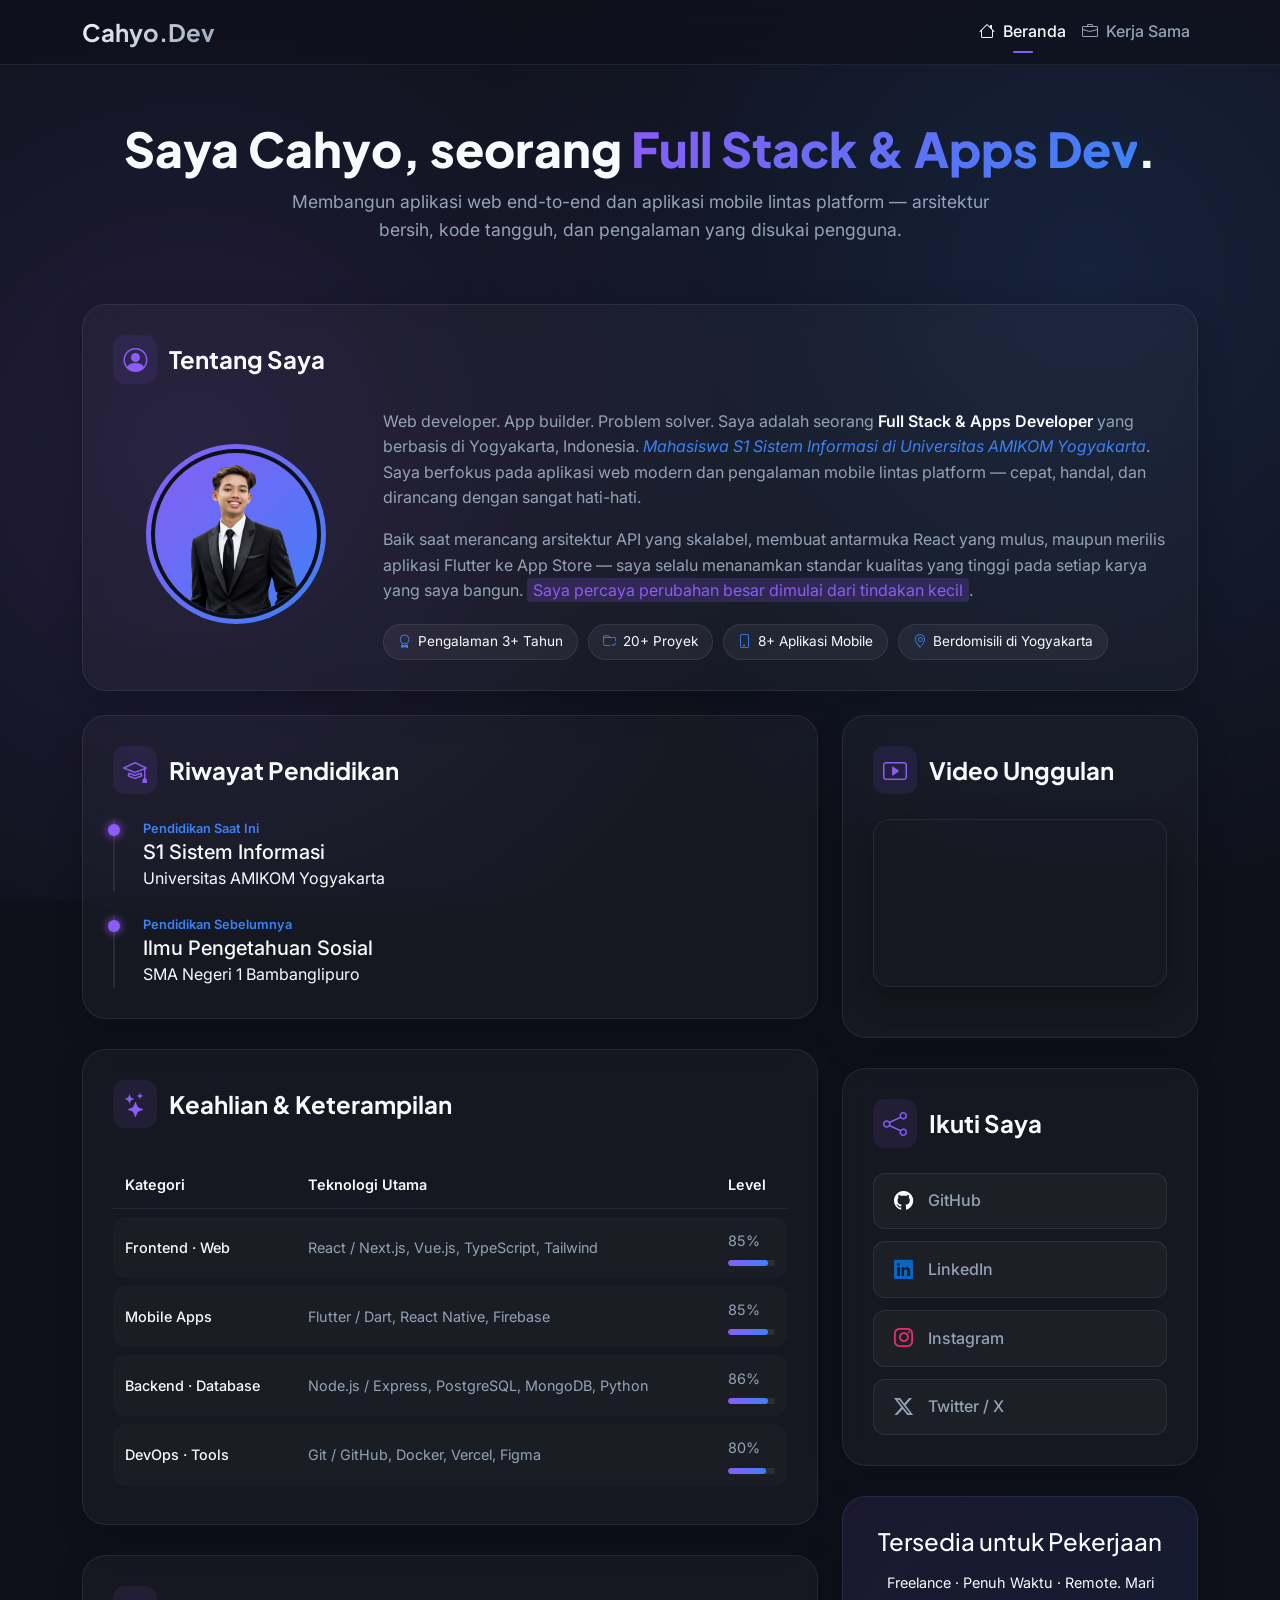
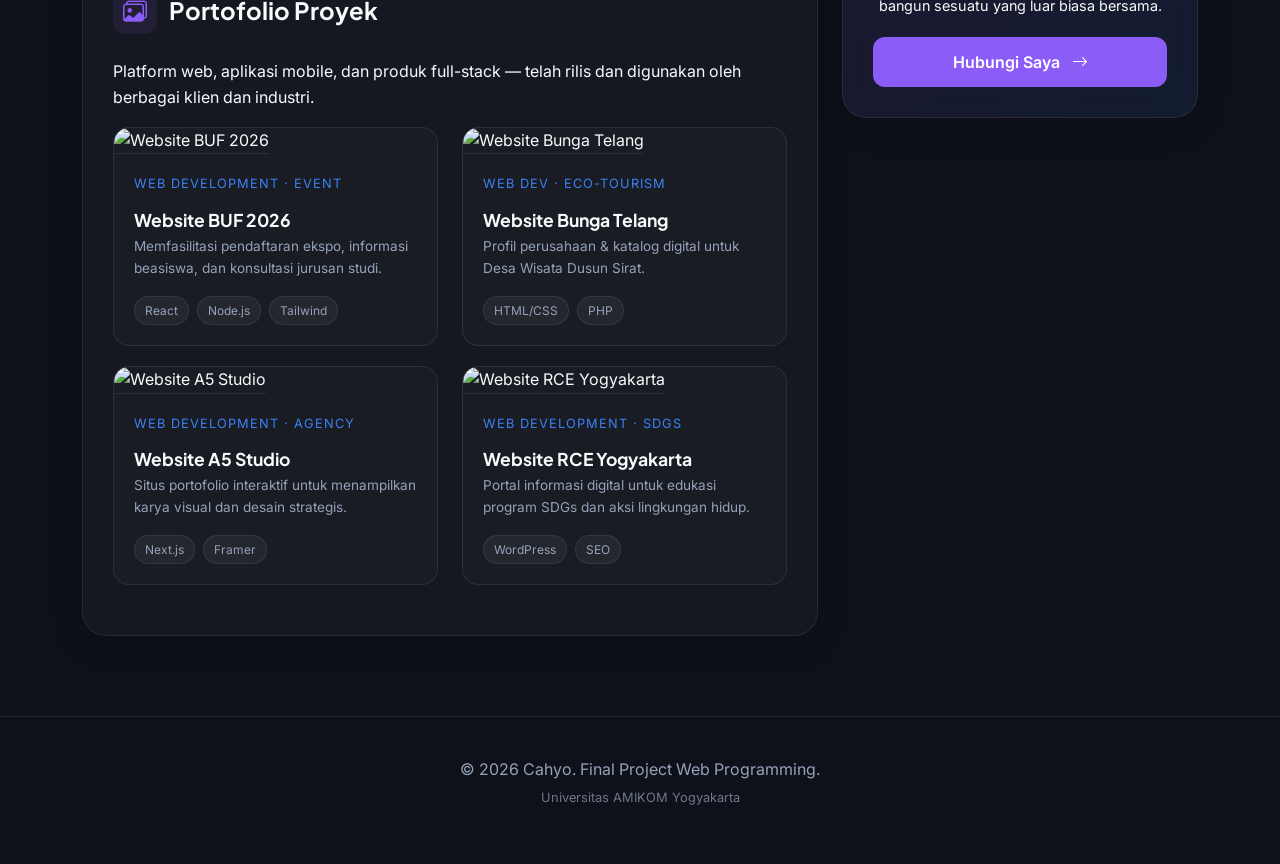
==== index.html @ 9bee84c1 "feat: initial commit of portfolio and partnership page" ====
<!DOCTYPE html>
<!--
  Nama     : Cahyo
  NIM      : 23.11.XXXXX
  Kelas    : SI-23-A1
  Tanggal  : 18 Mei 2026
-->
<html lang="id">

<head>
    <meta charset="UTF-8">
    <meta name="viewport" content="width=device-width, initial-scale=1.0">
    <title>Cahyo | Full Stack & Apps Developer</title>
    <link href="https://cdn.jsdelivr.net/npm/bootstrap@5.3.2/dist/css/bootstrap.min.css" rel="stylesheet">
    <link rel="stylesheet" href="https://cdn.jsdelivr.net/npm/bootstrap-icons@1.11.1/font/bootstrap-icons.css">
    <link
        href="https://fonts.googleapis.com/css2?family=Inter:wght@300;400;500;600&family=Plus+Jakarta+Sans:wght@500;600;700;800&display=swap"
        rel="stylesheet">
    <link rel="stylesheet" href="assets/css/style.css">
</head>

<body>
    <nav class="navbar navbar-expand-lg navbar-dark navbar-glass fixed-top">
        <div class="container">
            <a class="navbar-brand" href="index.html">Cahyo.Dev</a>
            <button class="navbar-toggler border-0" type="button" data-bs-toggle="collapse" data-bs-target="#navbarNav">
                <span class="navbar-toggler-icon"></span>
            </button>
            <div class="collapse navbar-collapse" id="navbarNav">
                <ul class="navbar-nav ms-auto">
                    <li class="nav-item">
                        <a class="nav-link active" href="index.html"><i class="bi bi-house me-1"></i> Beranda</a>
                    </li>
                    <li class="nav-item">
                        <a class="nav-link" href="kerjasama.html"><i class="bi bi-briefcase me-1"></i> Kerja Sama</a>
                    </li>
                </ul>
            </div>
        </div>
    </nav>

    <header class="hero-section">
        <div class="container">
            <h1 class="hero-title">Saya Cahyo, seorang <span>Full Stack & Apps Dev</span>.</h1>
            <p class="hero-subtitle">Membangun aplikasi web end-to-end dan aplikasi mobile lintas platform — arsitektur
                bersih, kode tangguh, dan pengalaman yang disukai pengguna.</p>
        </div>
    </header>

    <div class="container mb-5">
        <div class="glass-card mb-4">
            <h3 class="card-title-custom"><i class="bi bi-person-circle"></i> Tentang Saya</h3>
            <div class="row align-items-center">
                <div class="col-md-3 text-center mb-4 mb-md-0">
                    <div class="profile-img-container">
                        <img src="assets/profile.png" alt="Foto Profil" class="profile-img">
                    </div>
                </div>
                <div class="col-md-9">
                    <p class="profile-text">Web developer. App builder. Problem solver. Saya adalah seorang <strong>Full
                            Stack & Apps Developer</strong> yang berbasis di Yogyakarta, Indonesia. <em>Mahasiswa S1
                            Sistem Informasi di Universitas AMIKOM Yogyakarta</em>. Saya berfokus pada aplikasi web
                        modern dan pengalaman mobile lintas platform — cepat, handal, dan dirancang dengan sangat
                        hati-hati.</p>
                    <p class="profile-text">Baik saat merancang arsitektur API yang skalabel, membuat antarmuka React
                        yang mulus, maupun merilis aplikasi Flutter ke App Store — saya selalu menanamkan standar
                        kualitas yang tinggi pada setiap karya yang saya bangun. <mark>Saya percaya perubahan besar
                            dimulai dari tindakan kecil</mark>.</p>
                    <div class="stats-tags">
                        <div class="stat-tag"><i class="bi bi-award"></i> Pengalaman 3+ Tahun</div>
                        <div class="stat-tag"><i class="bi bi-folder-check"></i> 20+ Proyek</div>
                        <div class="stat-tag"><i class="bi bi-phone"></i> 8+ Aplikasi Mobile</div>
                        <div class="stat-tag"><i class="bi bi-geo-alt"></i> Berdomisili di Yogyakarta</div>
                    </div>
                </div>
            </div>
        </div>

        <div class="row">
            <div class="col-lg-8">
                <div class="glass-card">
                    <h3 class="card-title-custom"><i class="bi bi-mortarboard"></i> Riwayat Pendidikan</h3>
                    <ul class="timeline mb-4">
                        <li class="timeline-item">
                            <div class="timeline-subtitle">Pendidikan Saat Ini</div>
                            <h5 class="timeline-title">S1 Sistem Informasi</h5>
                            <p class="mb-0">Universitas AMIKOM Yogyakarta</p>
                        </li>
                    </ul>
                    <ul class="timeline">
                        <li class="timeline-item">
                            <div class="timeline-subtitle">Pendidikan Sebelumnya</div>
                            <h5 class="timeline-title">Ilmu Pengetahuan Sosial</h5>
                            <p class="mb-0">SMA Negeri 1 Bambanglipuro</p>
                        </li>
                    </ul>
                </div>

                <div class="glass-card">
                    <h3 class="card-title-custom"><i class="bi bi-stars"></i> Keahlian & Keterampilan</h3>
                    <div class="table-responsive">
                        <table class="custom-table">
                            <thead>
                                <tr>
                                    <th>Kategori</th>
                                    <th>Teknologi Utama</th>
                                    <th>Level</th>
                                </tr>
                            </thead>
                            <tbody>
                                <tr>
                                    <td class="skill-category">Frontend · Web</td>
                                    <td>React / Next.js, Vue.js, TypeScript, Tailwind</td>
                                    <td>
                                        <div>85%</div>
                                        <div class="progress-bar-container">
                                            <div class="progress-fill" style="width: 85%;"></div>
                                        </div>
                                    </td>
                                </tr>
                                <tr>
                                    <td class="skill-category">Mobile Apps</td>
                                    <td>Flutter / Dart, React Native, Firebase</td>
                                    <td>
                                        <div>85%</div>
                                        <div class="progress-bar-container">
                                            <div class="progress-fill" style="width: 85%;"></div>
                                        </div>
                                    </td>
                                </tr>
                                <tr>
                                    <td class="skill-category">Backend · Database</td>
                                    <td>Node.js / Express, PostgreSQL, MongoDB, Python</td>
                                    <td>
                                        <div>86%</div>
                                        <div class="progress-bar-container">
                                            <div class="progress-fill" style="width: 86%;"></div>
                                        </div>
                                    </td>
                                </tr>
                                <tr>
                                    <td class="skill-category">DevOps · Tools</td>
                                    <td>Git / GitHub, Docker, Vercel, Figma</td>
                                    <td>
                                        <div>80%</div>
                                        <div class="progress-bar-container">
                                            <div class="progress-fill" style="width: 80%;"></div>
                                        </div>
                                    </td>
                                </tr>
                            </tbody>
                        </table>
                    </div>
                </div>

                <div class="glass-card">
                    <h3 class="card-title-custom"><i class="bi bi-images"></i> Portofolio Proyek</h3>
                    <p class="text-desc">Platform web, aplikasi mobile, dan produk full-stack — telah rilis dan
                        digunakan oleh berbagai klien dan industri.</p>
                    <div class="row">
                        <div class="col-md-6">
                            <div class="project-card">
                                <img src="https://images.unsplash.com/photo-1498050108023-c5249f4df085?auto=format&fit=crop&w=600&q=80"
                                    alt="Website BUF 2026" class="project-img">
                                <div class="project-content">
                                    <div class="project-category">Web Development · Event</div>
                                    <h4 class="project-title">Website BUF 2026</h4>
                                    <p class="project-desc">Memfasilitasi pendaftaran ekspo, informasi beasiswa, dan
                                        konsultasi jurusan studi.</p>
                                    <div class="tech-tags">
                                        <span class="tech-tag">React</span>
                                        <span class="tech-tag">Node.js</span>
                                        <span class="tech-tag">Tailwind</span>
                                    </div>
                                </div>
                            </div>
                        </div>
                        <div class="col-md-6">
                            <div class="project-card">
                                <img src="https://images.unsplash.com/photo-1555066931-4365d14bab8c?auto=format&fit=crop&w=600&q=80"
                                    alt="Website Bunga Telang" class="project-img">
                                <div class="project-content">
                                    <div class="project-category">Web Dev · Eco-Tourism</div>
                                    <h4 class="project-title">Website Bunga Telang</h4>
                                    <p class="project-desc">Profil perusahaan & katalog digital untuk Desa Wisata Dusun
                                        Sirat.</p>
                                    <div class="tech-tags">
                                        <span class="tech-tag">HTML/CSS</span>
                                        <span class="tech-tag">PHP</span>
                                    </div>
                                </div>
                            </div>
                        </div>
                        <div class="col-md-6">
                            <div class="project-card">
                                <img src="https://images.unsplash.com/photo-1517694712202-14dd9538aa97?auto=format&fit=crop&w=600&q=80"
                                    alt="Website A5 Studio" class="project-img">
                                <div class="project-content">
                                    <div class="project-category">Web Development · Agency</div>
                                    <h4 class="project-title">Website A5 Studio</h4>
                                    <p class="project-desc">Situs portofolio interaktif untuk menampilkan karya visual
                                        dan desain strategis.</p>
                                    <div class="tech-tags">
                                        <span class="tech-tag">Next.js</span>
                                        <span class="tech-tag">Framer</span>
                                    </div>
                                </div>
                            </div>
                        </div>
                        <div class="col-md-6">
                            <div class="project-card">
                                <img src="https://images.unsplash.com/photo-1522542550221-31fd19575a2d?auto=format&fit=crop&w=600&q=80"
                                    alt="Website RCE Yogyakarta" class="project-img">
                                <div class="project-content">
                                    <div class="project-category">Web Development · SDGs</div>
                                    <h4 class="project-title">Website RCE Yogyakarta</h4>
                                    <p class="project-desc">Portal informasi digital untuk edukasi program SDGs dan aksi
                                        lingkungan hidup.</p>
                                    <div class="tech-tags">
                                        <span class="tech-tag">WordPress</span>
                                        <span class="tech-tag">SEO</span>
                                    </div>
                                </div>
                            </div>
                        </div>
                    </div>
                </div>
            </div>

            <div class="col-lg-4">
                <div class="glass-card">
                    <h3 class="card-title-custom"><i class="bi bi-play-btn"></i> Video Unggulan</h3>
                    <div class="video-container">
                        <iframe src="https://www.youtube.com/embed/R6NqHIZuVgA?si=dFYMuCkZzYRDAGOr"
                            title="YouTube video player" frameborder="0"
                            allow="accelerometer; autoplay; clipboard-write; encrypted-media; gyroscope; picture-in-picture; web-share"
                            referrerpolicy="strict-origin-when-cross-origin" allowfullscreen></iframe>
                    </div>
                </div>

                <div class="glass-card">
                    <h3 class="card-title-custom"><i class="bi bi-share"></i> Ikuti Saya</h3>
                    <div class="social-links">
                        <a href="https://github.com/Cahyooo12" target="_blank" rel="noopener noreferrer"
                            class="social-btn">
                            <i class="bi bi-github icon-white"></i> GitHub
                        </a>
                        <a href="https://www.linkedin.com/in/cahyo-/" target="_blank" rel="noopener noreferrer"
                            class="social-btn">
                            <i class="bi bi-linkedin icon-linkedin"></i> LinkedIn
                        </a>
                        <a href="https://www.instagram.com/cahyo_sirat05/" target="_blank" rel="noopener noreferrer"
                            class="social-btn">
                            <i class="bi bi-instagram icon-instagram"></i> Instagram
                        </a>
                        <a href="https://twitter.com/" target="_blank" rel="noopener noreferrer" class="social-btn">
                            <i class="bi bi-twitter-x"></i> Twitter / X
                        </a>
                    </div>
                </div>

                <div class="glass-card cta-card">
                    <h4 class="cta-title">Tersedia untuk Pekerjaan</h4>
                    <p class="cta-desc">Freelance · Penuh Waktu · Remote. Mari bangun sesuatu yang luar biasa bersama.
                    </p>
                    <a href="kerjasama.html" class="btn w-100 btn-cta">
                        Hubungi Saya <i class="bi bi-arrow-right ms-2"></i>
                    </a>
                </div>
            </div>
        </div>
    </div>

    <footer class="footer">
        <div class="container">
            <p class="mb-0">&copy; 2026 Cahyo. Final Project Web Programming.</p>
            <p class="footer-subtitle">Universitas AMIKOM Yogyakarta</p>
        </div>
    </footer>

    <script src="https://cdn.jsdelivr.net/npm/bootstrap@5.3.2/dist/js/bootstrap.bundle.min.js"></script>
    <script src="assets/js/script.js"></script>
</body>

</html>
---- assets/css/style.css ----
/* assets/css/style.css */
:root {
    --bg-dark: #0f111a;
    --bg-card: rgba(255, 255, 255, 0.03);
    --border-glass: rgba(255, 255, 255, 0.08);
    --accent-primary: #8b5cf6;
    --accent-secondary: #3b82f6;
    --text-primary: #f8fafc;
    --text-secondary: #94a3b8;
    --font-heading: 'Plus Jakarta Sans', sans-serif;
    --font-body: 'Inter', sans-serif;
}

body {
    background-color: var(--bg-dark);
    color: var(--text-primary);
    font-family: var(--font-body);
    overflow-x: hidden;
    background-image:
        radial-gradient(circle at 15% 50%, rgba(139, 92, 246, 0.15) 0%, transparent 50%),
        radial-gradient(circle at 85% 30%, rgba(59, 130, 246, 0.15) 0%, transparent 50%);
    background-attachment: fixed;
    line-height: 1.6;
}

.navbar-glass {
    background: rgba(15, 17, 26, 0.7);
    backdrop-filter: blur(16px);
    -webkit-backdrop-filter: blur(16px);
    border-bottom: 1px solid var(--border-glass);
}

.navbar-brand {
    font-family: var(--font-heading);
    font-weight: 700;
    background: linear-gradient(135deg, var(--text-primary), var(--text-secondary));
    -webkit-background-clip: text;
    -webkit-text-fill-color: transparent;
    font-size: 1.5rem;
}

.nav-link {
    color: var(--text-secondary) !important;
    font-weight: 500;
    transition: all 0.3s ease;
    position: relative;
}

.nav-link:hover,
.nav-link.active {
    color: var(--text-primary) !important;
}

.nav-link.active::after {
    content: '';
    position: absolute;
    bottom: 0;
    left: 50%;
    transform: translateX(-50%);
    width: 20px;
    height: 2px;
    background: var(--accent-primary);
    border-radius: 2px;
}

.hero-section {
    padding: 120px 0 60px;
    text-align: center;
}

.hero-title {
    font-family: var(--font-heading);
    font-weight: 800;
    font-size: 3rem;
    color: var(--text-primary);
    margin-bottom: 10px;
    animation: fadeInDown 1s ease-out;
}

.hero-title span {
    background: linear-gradient(135deg, var(--accent-primary), var(--accent-secondary));
    -webkit-background-clip: text;
    -webkit-text-fill-color: transparent;
}

.hero-subtitle {
    color: var(--text-secondary);
    font-size: 1.1rem;
    max-width: 700px;
    margin: 0 auto;
    animation: fadeInUp 1s ease-out 0.3s backwards;
}

.glass-card {
    background: var(--bg-card);
    backdrop-filter: blur(12px);
    -webkit-backdrop-filter: blur(12px);
    border: 1px solid var(--border-glass);
    border-radius: 24px;
    padding: 30px;
    margin-bottom: 30px;
    transition: transform 0.3s ease, box-shadow 0.3s ease;
    box-shadow: 0 8px 32px rgba(0, 0, 0, 0.2);
}

.glass-card:hover {
    transform: translateY(-5px);
    box-shadow: 0 12px 40px rgba(0, 0, 0, 0.3);
    border-color: rgba(255, 255, 255, 0.15);
}

.card-title-custom {
    font-family: var(--font-heading);
    font-size: 1.5rem;
    font-weight: 700;
    margin-bottom: 25px;
    display: flex;
    align-items: center;
    gap: 12px;
    color: var(--text-primary);
}

.card-title-custom i {
    color: var(--accent-primary);
    background: rgba(139, 92, 246, 0.1);
    padding: 10px;
    border-radius: 12px;
}

.profile-img-container {
    width: 180px;
    height: 180px;
    border-radius: 50%;
    padding: 5px;
    background: linear-gradient(135deg, var(--accent-primary), var(--accent-secondary));
    flex-shrink: 0;
    margin: 0 auto;
}

.profile-img {
    width: 100%;
    height: 100%;
    border-radius: 50%;
    object-fit: cover;
    border: 4px solid var(--bg-dark);
}

.profile-text {
    color: var(--text-secondary);
}

.profile-text strong {
    color: var(--text-primary);
    font-weight: 600;
}

.profile-text em {
    color: var(--accent-secondary);
    font-style: italic;
}

.profile-text mark {
    background: rgba(139, 92, 246, 0.2);
    color: var(--accent-primary);
    padding: 2px 6px;
    border-radius: 4px;
}

.stats-tags {
    display: flex;
    flex-wrap: wrap;
    gap: 10px;
    margin-top: 20px;
}

.stat-tag {
    background: rgba(255, 255, 255, 0.05);
    padding: 6px 14px;
    border-radius: 20px;
    font-size: 0.85rem;
    color: var(--text-primary);
    border: 1px solid var(--border-glass);
    display: flex;
    align-items: center;
    gap: 6px;
}

.stat-tag i {
    color: var(--accent-secondary);
}

.timeline {
    position: relative;
    padding-left: 30px;
    list-style: none;
    margin-bottom: 0;
}

.timeline::before {
    content: '';
    position: absolute;
    left: 0;
    top: 0;
    bottom: 0;
    width: 2px;
    background: var(--border-glass);
}

.timeline-item {
    position: relative;
    padding-bottom: 20px;
}

.timeline-item:last-child {
    padding-bottom: 0;
}

.timeline-item::before {
    content: '';
    position: absolute;
    left: -35px;
    top: 5px;
    width: 12px;
    height: 12px;
    border-radius: 50%;
    background: var(--accent-primary);
    box-shadow: 0 0 10px var(--accent-primary);
}

.timeline-subtitle {
    font-size: 0.8rem;
    color: var(--accent-secondary);
    font-weight: 600;
}

.timeline-title {
    color: var(--text-primary);
    margin-bottom: 2px;
}

.custom-table {
    color: var(--text-secondary);
    border-collapse: separate;
    border-spacing: 0 8px;
    width: 100%;
    font-size: 0.9rem;
}

.custom-table th {
    color: var(--text-primary);
    font-weight: 600;
    padding: 12px;
    border-bottom: 1px solid var(--border-glass);
}

.custom-table td {
    background: rgba(255, 255, 255, 0.02);
    padding: 12px;
    vertical-align: middle;
}

.custom-table tr td:first-child {
    border-radius: 12px 0 0 12px;
}

.custom-table tr td:last-child {
    border-radius: 0 12px 12px 0;
}

.progress-bar-container {
    height: 6px;
    background-color: var(--border-glass);
    border-radius: 3px;
    overflow: hidden;
    width: 100%;
    margin-top: 8px;
}

.progress-fill {
    height: 100%;
    background: linear-gradient(90deg, var(--accent-primary), var(--accent-secondary));
    border-radius: 3px;
}

.skill-category {
    color: var(--text-primary);
    font-weight: 500;
}

.project-card {
    background: rgba(255, 255, 255, 0.02);
    border: 1px solid var(--border-glass);
    border-radius: 16px;
    overflow: hidden;
    margin-bottom: 20px;
    transition: all 0.3s ease;
}

.project-card:hover {
    transform: translateY(-5px);
    border-color: var(--accent-primary);
}

.project-img {
    width: 100%;
    height: 180px;
    object-fit: cover;
    border-bottom: 1px solid var(--border-glass);
}

.project-content {
    padding: 20px;
}

.project-title {
    font-family: var(--font-heading);
    font-size: 1.1rem;
    font-weight: 700;
    color: var(--text-primary);
    margin-bottom: 5px;
}

.project-category {
    font-size: 0.8rem;
    color: var(--accent-secondary);
    margin-bottom: 15px;
    text-transform: uppercase;
    letter-spacing: 1px;
}

.project-desc {
    font-size: 0.85rem;
    color: var(--text-secondary);
}

.tech-tags {
    display: flex;
    flex-wrap: wrap;
    gap: 8px;
}

.tech-tag {
    background: rgba(255, 255, 255, 0.05);
    padding: 4px 10px;
    border-radius: 20px;
    font-size: 0.75rem;
    color: var(--text-secondary);
    border: 1px solid var(--border-glass);
}

.video-container {
    position: relative;
    padding-bottom: 56.25%;
    height: 0;
    border-radius: 16px;
    overflow: hidden;
    box-shadow: 0 10px 30px rgba(0, 0, 0, 0.3);
    border: 1px solid var(--border-glass);
    margin-bottom: 20px;
}

.video-container iframe {
    position: absolute;
    top: 0;
    left: 0;
    width: 100%;
    height: 100%;
}

.social-links {
    display: flex;
    flex-direction: column;
    gap: 12px;
}

.social-btn {
    display: flex;
    align-items: center;
    gap: 15px;
    padding: 12px 20px;
    background: rgba(255, 255, 255, 0.03);
    border: 1px solid var(--border-glass);
    border-radius: 12px;
    color: var(--text-secondary);
    text-decoration: none;
    transition: all 0.3s ease;
    font-weight: 500;
}

.social-btn:hover {
    background: var(--accent-primary);
    color: white;
    transform: translateX(5px);
    border-color: transparent;
}

.social-btn i {
    font-size: 1.2rem;
}

.icon-white { color: #ffffff; }
.icon-linkedin { color: #0a66c2; }
.icon-instagram { color: #e1306c; }

.cta-card {
    background: linear-gradient(135deg, rgba(139, 92, 246, 0.1), rgba(59, 130, 246, 0.1));
    text-align: center;
}

.cta-title {
    font-family: var(--font-heading);
    color: var(--text-primary);
    margin-bottom: 15px;
}

.cta-desc {
    font-size: 0.9rem;
    margin-bottom: 20px;
}

.btn-cta {
    background: var(--accent-primary);
    color: white;
    padding: 12px;
    border-radius: 12px;
    font-weight: 600;
}

.footer {
    text-align: center;
    padding: 40px 0;
    color: var(--text-secondary);
    border-top: 1px solid var(--border-glass);
    margin-top: 50px;
}

.footer-subtitle {
    font-size: 0.8rem;
    opacity: 0.7;
    margin-top: 5px;
}

.form-card {
    background: var(--bg-card);
    backdrop-filter: blur(12px);
    -webkit-backdrop-filter: blur(12px);
    border: 1px solid var(--border-glass);
    border-radius: 24px;
    padding: 40px;
    margin-bottom: 40px;
    box-shadow: 0 10px 40px rgba(0, 0, 0, 0.2);
    animation: fadeInUp 0.8s ease-out 0.4s backwards;
}

.form-title {
    font-family: var(--font-heading);
    font-size: 1.8rem;
    margin-bottom: 5px;
}

.form-desc {
    color: var(--text-secondary);
    margin-bottom: 30px;
}

.form-label {
    font-weight: 500;
    color: var(--text-primary);
    margin-bottom: 8px;
    font-size: 0.95rem;
}

.form-label span {
    color: #ef4444;
}

.form-control, .form-select {
    background-color: rgba(255, 255, 255, 0.05);
    border: 1px solid var(--border-glass);
    color: var(--text-primary);
    border-radius: 12px;
    padding: 12px 16px;
    transition: all 0.3s ease;
}

.form-control:focus, .form-select:focus {
    background-color: rgba(255, 255, 255, 0.08);
    border-color: var(--accent-primary);
    box-shadow: 0 0 0 4px rgba(139, 92, 246, 0.15);
    color: var(--text-primary);
}

.form-control::placeholder {
    color: rgba(148, 163, 184, 0.5);
}

.form-select option {
    background-color: var(--bg-dark);
    color: var(--text-primary);
}

.form-check-input {
    background-color: rgba(255, 255, 255, 0.1);
    border-color: var(--border-glass);
}

.form-check-input:checked {
    background-color: var(--accent-primary);
    border-color: var(--accent-primary);
}

.form-check-input:focus {
    box-shadow: 0 0 0 4px rgba(139, 92, 246, 0.2);
}

.form-check-label {
    color: var(--text-secondary);
    font-size: 0.95rem;
}

.form-control[type="file"]::file-selector-button {
    background-color: rgba(255, 255, 255, 0.1);
    color: var(--text-primary);
    border: none;
    padding: 8px 16px;
    border-radius: 8px;
    margin-right: 15px;
    transition: all 0.2s ease;
}

.form-control[type="file"]::file-selector-button:hover {
    background-color: var(--accent-primary);
}

.btn-submit {
    background: linear-gradient(135deg, var(--accent-primary), var(--accent-secondary));
    color: white;
    border: none;
    padding: 12px 30px;
    border-radius: 12px;
    font-weight: 600;
    font-family: var(--font-heading);
    transition: transform 0.2s, box-shadow 0.2s;
}

.btn-submit:hover {
    transform: translateY(-2px);
    box-shadow: 0 8px 20px rgba(139, 92, 246, 0.4);
    color: white;
}

.btn-reset {
    background: transparent;
    color: var(--text-secondary);
    border: 1px solid var(--border-glass);
    padding: 12px 30px;
    border-radius: 12px;
    font-weight: 500;
    transition: all 0.2s;
}

.btn-reset:hover {
    background: rgba(255, 255, 255, 0.05);
    color: var(--text-primary);
    border-color: var(--text-secondary);
}

.form-section-title {
    font-family: var(--font-heading);
    color: var(--accent-primary);
    font-size: 1.2rem;
    margin: 25px 0 15px;
    padding-bottom: 10px;
    border-bottom: 1px solid var(--border-glass);
}

.form-helper-text {
    color: rgba(148, 163, 184, 0.7);
    font-size: 0.8rem;
}

.form-actions {
    border-top: 1px solid var(--border-glass);
}

@keyframes fadeInDown {
    from {
        opacity: 0;
        transform: translateY(-20px);
    }
    to {
        opacity: 1;
        transform: translateY(0);
    }
}

@keyframes fadeInUp {
    from {
        opacity: 0;
        transform: translateY(20px);
    }
    to {
        opacity: 1;
        transform: translateY(0);
    }
}
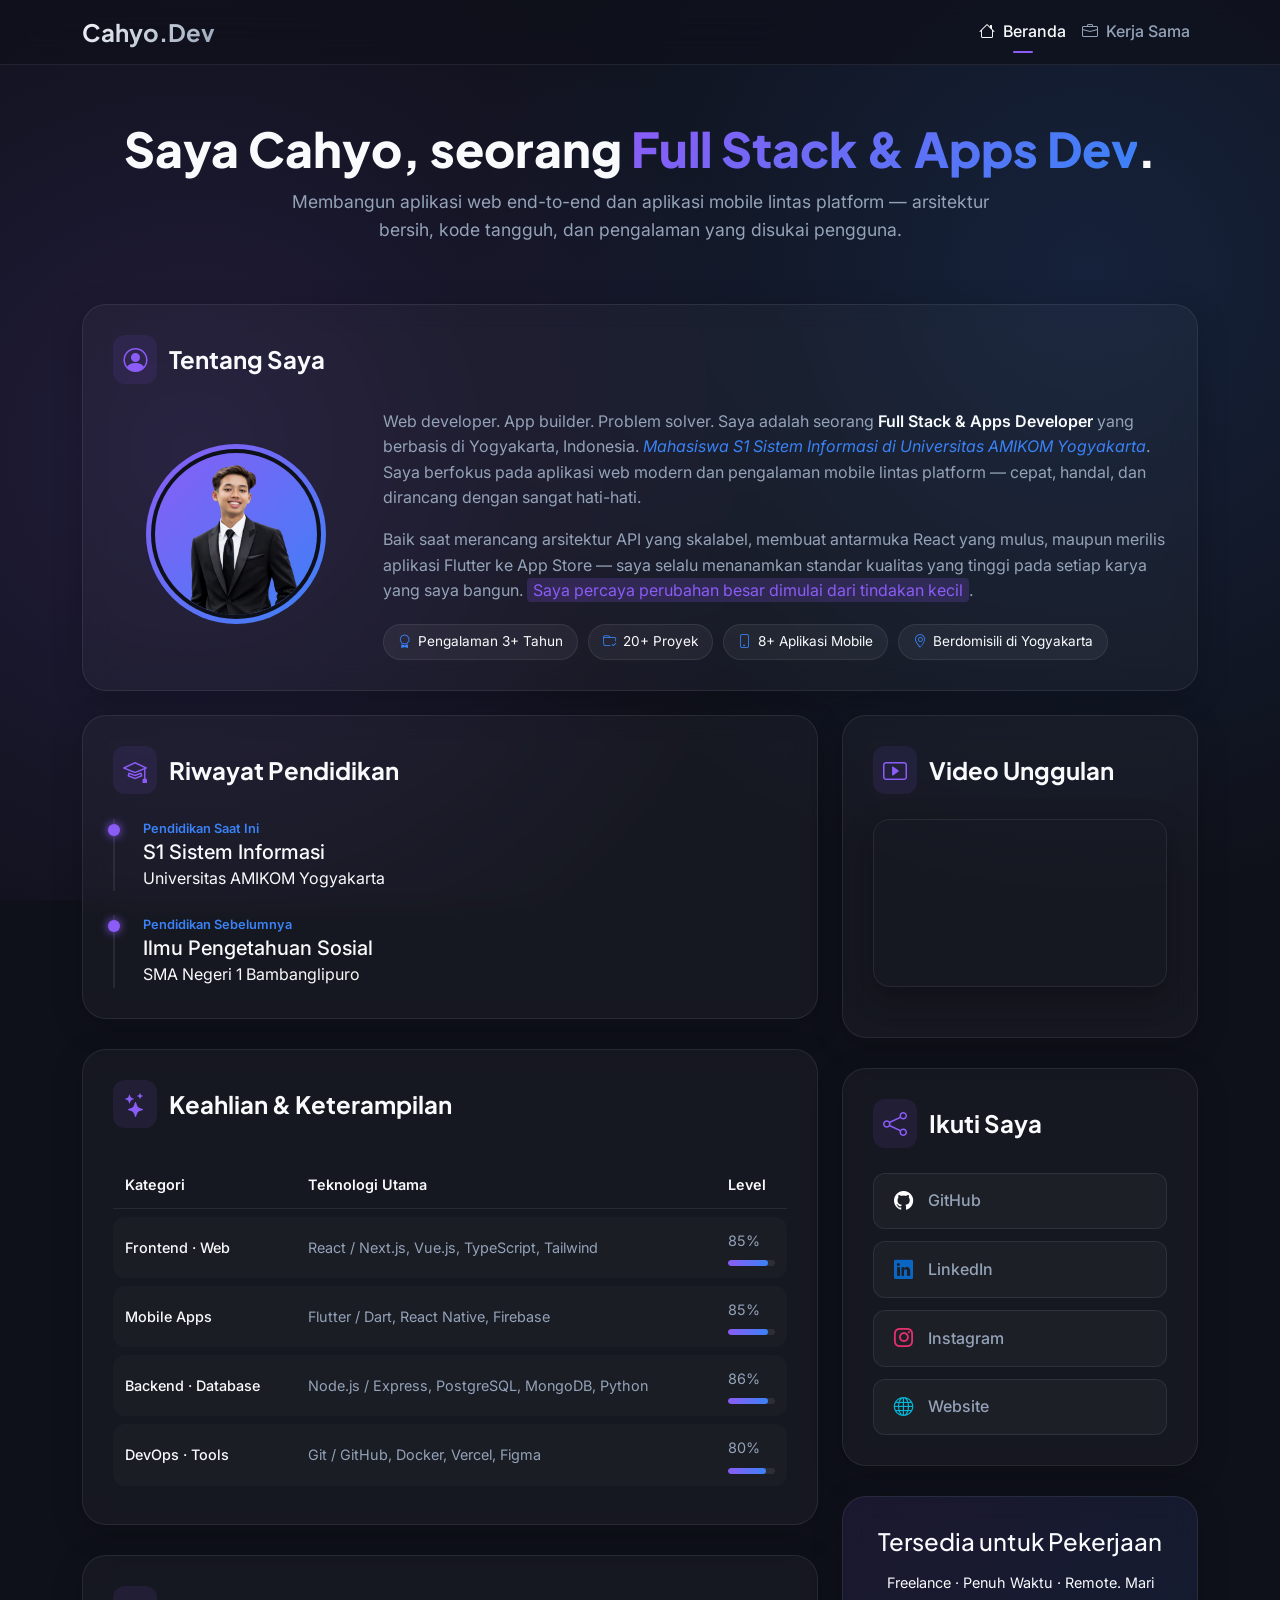
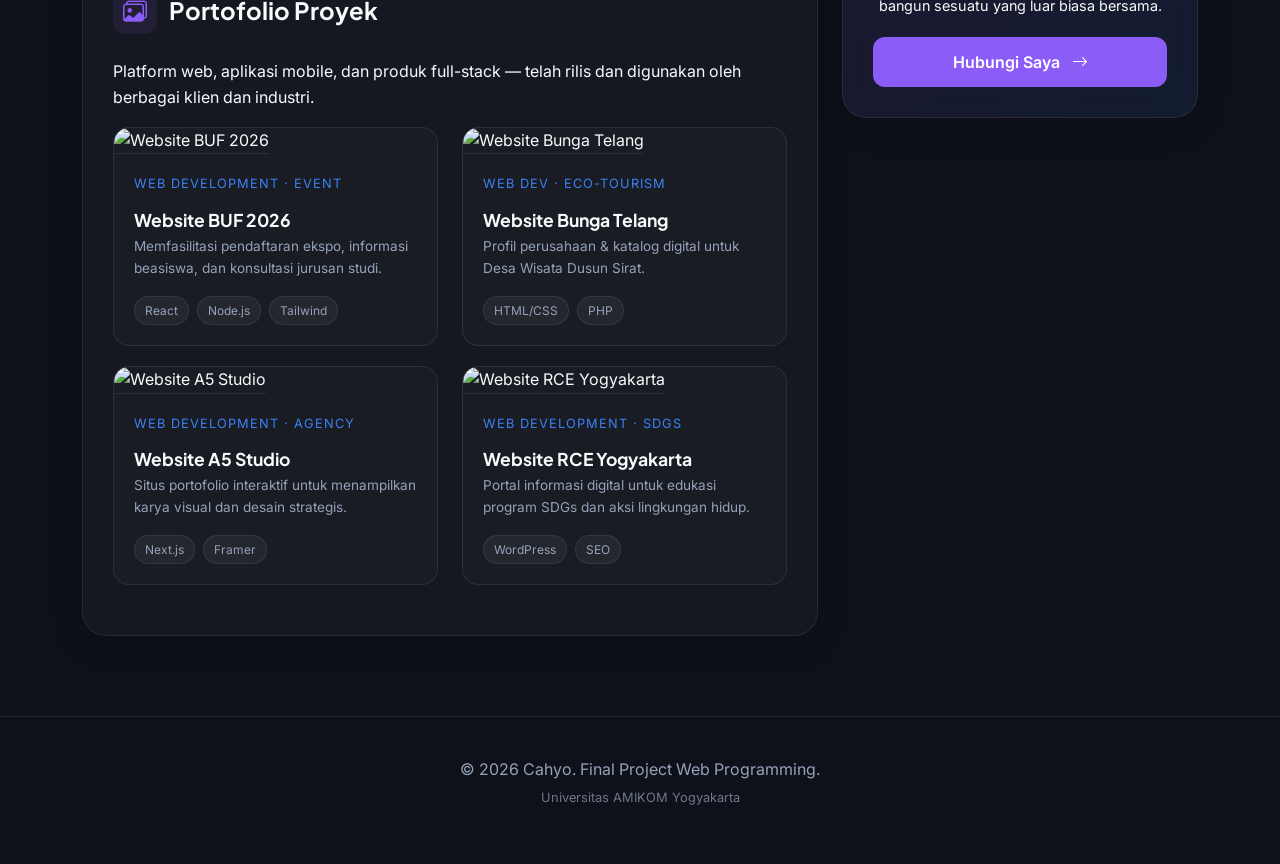
==== commit 012687a4: "feat: replace twitter link with personal website cahyyodev.my.id" ====
--- a/index.html
+++ b/index.html
@@ -253,8 +253,8 @@
                             class="social-btn">
                             <i class="bi bi-instagram icon-instagram"></i> Instagram
                         </a>
-                        <a href="https://twitter.com/" target="_blank" rel="noopener noreferrer" class="social-btn">
-                            <i class="bi bi-twitter-x"></i> Twitter / X
+                        <a href="https://cahyyodev.my.id" target="_blank" rel="noopener noreferrer" class="social-btn">
+                            <i class="bi bi-globe icon-globe"></i> Website
                         </a>
                     </div>
                 </div>
--- a/assets/css/style.css
+++ b/assets/css/style.css
@@ -401,6 +401,7 @@
 .icon-white { color: #ffffff; }
 .icon-linkedin { color: #0a66c2; }
 .icon-instagram { color: #e1306c; }
+.icon-globe { color: #06b6d4; }
 
 .cta-card {
     background: linear-gradient(135deg, rgba(139, 92, 246, 0.1), rgba(59, 130, 246, 0.1));
